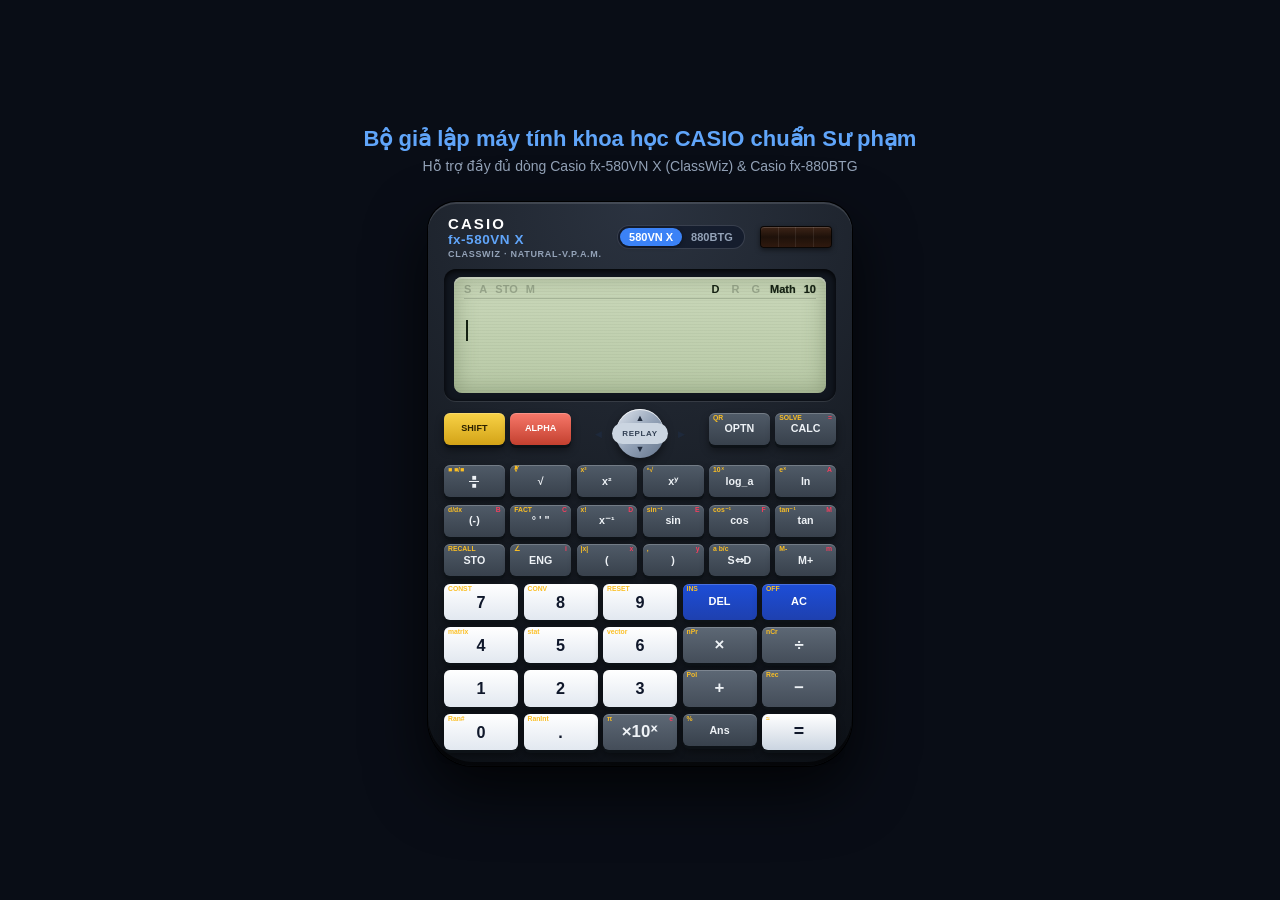
==== casio-demo.html @ 1ff9f4d6 "feat(casio): integrate authentic Casio fx-580VN X & fx-880BTG emulator UI and standalone component" ====
<!DOCTYPE html>
<html lang="vi">
<head>
  <meta charset="UTF-8">
  <meta name="viewport" content="width=device-width, initial-scale=1.0">
  <title>CASIO Scientific Calculator Component — Demo</title>
  <link rel="stylesheet" href="./assets/CasioCalculator.css">
  <style>
    * { box-sizing: border-box; margin: 0; padding: 0; }
    body {
      background: #090d16;
      color: #e2e8f0;
      min-height: 100vh;
      display: flex;
      flex-direction: column;
      align-items: center;
      justify-content: center;
      font-family: -apple-system, BlinkMacSystemFont, "Segoe UI", Roboto, sans-serif;
      padding: 20px;
    }
    header {
      margin-bottom: 20px;
      text-align: center;
    }
    h1 {
      font-size: 22px;
      color: #60a5fa;
      margin-bottom: 6px;
    }
    p {
      font-size: 14px;
      color: #94a3b8;
    }
    #calc-mount {
      width: 100%;
      max-width: 440px;
    }
  </style>
</head>
<body>
  <header>
    <h1>Bộ giả lập máy tính khoa học CASIO chuẩn Sư phạm</h1>
    <p>Hỗ trợ đầy đủ dòng Casio fx-580VN X (ClassWiz) & Casio fx-880BTG</p>
  </header>

  <div id="calc-mount"></div>

  <script type="module">
    import { CasioCalculator } from './assets/CasioCalculator.js';
    const calc = new CasioCalculator('#calc-mount', {
      model: 'fx580',
      angleMode: 'deg',
      digits: 10,
      onResult: (res) => {
        console.log('Casio Result:', res);
      }
    });
  </script>
</body>
</html>
---- assets/CasioCalculator.css ----
/**
 * CASIO SCIENTIFIC CALCULATOR COMPONENT — STYLESHEET
 * Models: Casio fx-580VN X (ClassWiz) & Casio fx-880BTG (ClassWiz II)
 * Author: Thầy Hùng (NMH) — HUNG-CAL (hungcal.vercel.app)
 */

/* Container & CSS Variables */
.casio-calc-wrapper {
  --casio-kh: clamp(24px, 3.6vh, 38px);
  --casio-font: -apple-system, BlinkMacSystemFont, "Segoe UI", Roboto, Helvetica, Arial, sans-serif;
  --casio-mono-font: "SFMono-Regular", Consolas, "Liberation Mono", Menlo, Courier, monospace;
  display: flex;
  justify-content: center;
  align-items: center;
  width: 100%;
  height: 100%;
  padding: 8px;
  box-sizing: border-box;
  font-family: var(--casio-font);
  user-select: none;
  -webkit-user-select: none;
}

/* Base Calculator Chassis */
.casio-chassis {
  position: relative;
  width: min(440px, 100%);
  max-width: 440px;
  border-radius: 28px 28px 46px 46px;
  padding: 14px 16px 16px;
  box-sizing: border-box;
  box-shadow: 0 25px 60px rgba(0, 0, 0, 0.75), 0 2px rgba(255, 255, 255, 0.12) inset, 0 -4px rgba(0, 0, 0, 0.6) inset, 0 0 0 1px #000;
  transition: all 0.25s ease;
}

/* ========================================================
   MODEL 1: CASIO fx-580VN X (ClassWiz Series)
   Carbon-textured Black Casing, Green-Grey LCD, Replay Disc
   ======================================================== */
.casio-chassis.model-580 {
  background: radial-gradient(circle at 50% 0%, #2b3340 0%, #181d25 55%, #0d1117 100%),
              repeating-linear-gradient(45deg, rgba(0,0,0,0.18) 0 2px, rgba(255,255,255,0.03) 2px 4px);
  border-radius: 28px 28px 46px 46px;
}

/* Top Bezel: Brand & Solar Panel */
.casio-top-bar {
  display: flex;
  justify-content: space-between;
  align-items: center;
  margin-bottom: 10px;
  padding: 0 4px;
}

.casio-brand-info {
  display: flex;
  flex-direction: column;
}

.casio-brand-name {
  font-family: Arial, Helvetica, sans-serif;
  font-weight: 900;
  letter-spacing: 0.14em;
  font-size: 15px;
  color: #ffffff;
  line-height: 1.1;
}

.casio-model-code {
  font-weight: 800;
  font-size: 13.5px;
  color: #60a5fa;
  letter-spacing: 0.04em;
  line-height: 1.2;
}

.casio-series-sub {
  font-size: 9px;
  font-weight: 700;
  color: #94a3b8;
  letter-spacing: 0.08em;
  text-transform: uppercase;
}

.casio-solar-panel {
  width: 72px;
  height: 22px;
  border-radius: 4px;
  background: linear-gradient(180deg, #3d2417 0%, #1e110a 50%, #2f190e 100%);
  border: 1px solid rgba(0, 0, 0, 0.8);
  box-shadow: inset 0 1px rgba(255, 255, 255, 0.15), 0 2px 5px rgba(0,0,0,0.5);
  display: flex;
  overflow: hidden;
}
.casio-solar-panel div {
  flex: 1;
  border-right: 1px solid rgba(255, 255, 255, 0.08);
}
.casio-solar-panel div:last-child {
  border-right: none;
}

/* Model Switcher Pill in Top Bar */
.casio-model-switcher {
  display: inline-flex;
  background: rgba(15, 23, 42, 0.7);
  border-radius: 999px;
  padding: 2px;
  border: 1px solid rgba(255, 255, 255, 0.15);
}
.casio-model-btn {
  background: transparent;
  border: none;
  color: #94a3b8;
  font-size: 11px;
  font-weight: 800;
  padding: 3px 9px;
  border-radius: 999px;
  cursor: pointer;
  transition: all 0.15s ease;
}
.casio-model-btn.active {
  background: #3b82f6;
  color: #ffffff;
  box-shadow: 0 1px 4px rgba(0, 0, 0, 0.4);
}

/* ========================================================
   LCD SCREEN (NATURAL TEXTBOOK DISPLAY)
   ======================================================== */
.casio-screen-bezel {
  background: #11161f;
  border-radius: 12px;
  padding: 8px 10px;
  box-shadow: inset 0 2px 6px rgba(0, 0, 0, 0.9), 0 1px rgba(255, 255, 255, 0.1);
  margin-bottom: 12px;
}

.casio-lcd {
  position: relative;
  background: linear-gradient(180deg, #cad8ba 0%, #b8c9a6 100%);
  color: #142012;
  border-radius: 8px;
  min-height: 116px;
  padding: 6px 10px;
  box-sizing: border-box;
  box-shadow: inset 0 0 22px rgba(90, 107, 73, 0.45), inset 0 2px rgba(255, 255, 255, 0.5);
  display: flex;
  flex-direction: column;
  justify-content: space-between;
  overflow: hidden;
}

/* Subtle dot-matrix scanline texture */
.casio-lcd::after {
  content: "";
  position: absolute;
  inset: 0;
  background: repeating-linear-gradient(0deg, transparent 0 2px, rgba(20, 32, 18, 0.04) 2px 3px);
  pointer-events: none;
}

/* LCD Status Header (S, A, STO, D/R/G, Math, Digits) */
.casio-lcd-status {
  display: flex;
  align-items: center;
  gap: 8px;
  font-size: 11px;
  font-weight: 850;
  color: rgba(20, 32, 18, 0.25);
  border-bottom: 1px solid rgba(20, 32, 18, 0.18);
  padding-bottom: 3px;
  margin-bottom: 4px;
}
.casio-lcd-status span.active {
  color: #142012;
  font-weight: 900;
  text-shadow: 0 0 1px rgba(20, 32, 18, 0.5);
}
.casio-lcd-status .status-spacer {
  flex-grow: 1;
}
.casio-status-btn {
  background: none;
  border: none;
  padding: 0 2px;
  font-size: 11px;
  font-weight: 800;
  color: rgba(20, 32, 18, 0.25);
  cursor: pointer;
}
.casio-status-btn.active {
  color: #142012;
  font-weight: 900;
}

/* LCD Input Expression Area (Multi-line Natural Textbook Display) */
.casio-lcd-expr {
  min-height: 48px;
  display: flex;
  align-items: center;
  font-size: 19px;
  font-weight: 700;
  word-break: break-all;
  overflow-x: auto;
  overflow-y: hidden;
  scrollbar-width: none;
  color: #142012;
}
.casio-lcd-expr::-webkit-scrollbar {
  display: none;
}
.casio-cursor {
  display: inline-block;
  width: 2px;
  height: 1.1em;
  background: #142012;
  margin-left: 2px;
  vertical-align: middle;
  animation: casio-blink 1s step-end infinite;
}
@keyframes casio-blink {
  50% { opacity: 0; }
}

/* LCD Result Line */
.casio-lcd-result {
  text-align: right;
  font-size: 20px;
  font-weight: 850;
  color: #142012;
  min-height: 28px;
  display: flex;
  justify-content: flex-end;
  align-items: baseline;
  overflow-x: auto;
  scrollbar-width: none;
  word-break: break-word;
}
.casio-lcd-result::-webkit-scrollbar {
  display: none;
}

/* ========================================================
   KEYPAD MATRIX (GRID SYSTEM)
   ======================================================== */
.casio-keypad {
  display: flex;
  flex-direction: column;
  gap: calc(var(--casio-kh) * 0.22);
}

.casio-krow {
  display: grid;
  gap: calc(var(--casio-kh) * 0.16) calc(var(--casio-kh) * 0.17);
}
.casio-krow.c6 {
  grid-template-columns: repeat(6, 1fr);
}
.casio-krow.c5 {
  grid-template-columns: repeat(5, 1fr);
}

/* Standard Key Button */
.casio-k {
  position: relative;
  height: var(--casio-kh);
  border: none;
  border-radius: 6px;
  color: #eef2f6;
  font-weight: 700;
  font-size: calc(var(--casio-kh) * 0.33);
  background: linear-gradient(180deg, #505b68 0%, #38414c 100%);
  box-shadow: 0 3px 0 #0d1217, 0 5px 8px rgba(0, 0, 0, 0.45), inset 0 1px rgba(255, 255, 255, 0.2);
  cursor: pointer;
  display: flex;
  flex-direction: column;
  align-items: center;
  justify-content: center;
  padding: 0;
  transition: transform 0.06s ease, box-shadow 0.06s ease;
}
.casio-k:active {
  transform: translateY(2px);
  box-shadow: 0 1px 0 #0d1217, 0 2px 4px rgba(0, 0, 0, 0.4);
}

/* Key Text Labels */
.casio-k b {
  display: inline-flex;
  align-items: center;
  justify-content: center;
  font-weight: 800;
  line-height: 1;
}

/* Secondary Shift Label (Gold / Upper-left) */
.casio-k .sl {
  position: absolute;
  top: 2px;
  left: 4px;
  font-size: calc(var(--casio-kh) * 0.21);
  font-weight: 800;
  font-style: normal;
  color: #fbbf24;
  line-height: 1;
  pointer-events: none;
}

/* Secondary Alpha Label (Pink / Upper-right) */
.casio-k .al {
  position: absolute;
  top: 2px;
  right: 4px;
  font-size: calc(var(--casio-kh) * 0.21);
  font-weight: 800;
  font-style: normal;
  color: #f43f5e;
  line-height: 1;
  pointer-events: none;
}

/* SHIFT & ALPHA INTERACTIVE GLOW HIGHLIGHTS */
.casio-chassis.shift-active .casio-k .sl {
  color: #0f172a !important;
  background: #fbbf24 !important;
  padding: 0 3px !important;
  border-radius: 3px !important;
  box-shadow: 0 0 8px rgba(251, 191, 36, 0.9) !important;
  font-weight: 900 !important;
  z-index: 5 !important;
}

.casio-chassis.alpha-active .casio-k .al {
  color: #ffffff !important;
  background: #f43f5e !important;
  padding: 0 3px !important;
  border-radius: 3px !important;
  box-shadow: 0 0 8px rgba(244, 63, 94, 0.9) !important;
  font-weight: 900 !important;
  z-index: 5 !important;
}

/* Key Color Variants */
.casio-k.k-shift {
  background: linear-gradient(180deg, #f8d247 0%, #d3a317 100%);
  color: #2b2100;
  font-size: calc(var(--casio-kh) * 0.28);
}
.casio-k.k-shift.active {
  box-shadow: 0 0 0 2px #fbbf24, 0 3px 8px rgba(251, 191, 36, 0.6);
  filter: brightness(1.2);
}

.casio-k.k-alpha {
  background: linear-gradient(180deg, #f7786a 0%, #c3402f 100%);
  color: #ffffff;
  font-size: calc(var(--casio-kh) * 0.28);
}
.casio-k.k-alpha.active {
  box-shadow: 0 0 0 2px #f43f5e, 0 3px 8px rgba(244, 63, 94, 0.6);
  filter: brightness(1.2);
}

/* Number Keys (0-9, .) */
.casio-k.k-num {
  background: linear-gradient(180deg, #ffffff 0%, #e2e8f0 100%);
  color: #0f172a;
  font-weight: 850;
  font-size: calc(var(--casio-kh) * 0.5);
  height: calc(var(--casio-kh) * 1.12);
}

/* Operator Keys (+, -, ×, ÷) */
.casio-k.k-op {
  background: linear-gradient(180deg, #5d6875 0%, #444d59 100%);
  font-size: calc(var(--casio-kh) * 0.52);
  height: calc(var(--casio-kh) * 1.12);
}

/* Delete & All Clear Keys */
.casio-k.k-del,
.casio-k.k-ac {
  background: linear-gradient(180deg, #1d4ed8 0%, #1e40af 100%);
  color: #ffffff;
  font-size: calc(var(--casio-kh) * 0.34);
  font-weight: 850;
  height: calc(var(--casio-kh) * 1.12);
}

/* Equals Key */
.casio-k.k-eq {
  background: linear-gradient(180deg, #ffffff 0%, #cbd5e1 100%);
  color: #0f172a;
  font-size: calc(var(--casio-kh) * 0.55);
  font-weight: 900;
  height: calc(var(--casio-kh) * 1.12);
}

/* Replay D-Pad (fx-580VN X Metallic Disc) */
.casio-dpad {
  grid-column: span 2;
  height: calc(var(--casio-kh) * 1.5);
  position: relative;
  margin-top: calc(var(--casio-kh) * -0.1);
}
.casio-dpad .dpad-ring {
  position: absolute;
  inset: 0;
  margin: auto;
  aspect-ratio: 1;
  height: 100%;
  border-radius: 999px;
  background: linear-gradient(135deg, #e2e8f0 0%, #94a3b8 50%, #64748b 100%);
  box-shadow: 0 4px 10px rgba(0, 0, 0, 0.5), inset 0 1px rgba(255, 255, 255, 0.8);
}
.casio-dpad .dpad-hub {
  position: absolute;
  inset: 0;
  margin: auto;
  width: 44%;
  height: 44%;
  border-radius: 999px;
  background: #cbd5e1;
  display: flex;
  align-items: center;
  justify-content: center;
  font-size: 8px;
  font-weight: 900;
  color: #334155;
  letter-spacing: 0.08em;
  pointer-events: none;
}
.casio-dpad-btn {
  position: absolute;
  background: transparent;
  border: none;
  color: #1e293b;
  font-size: calc(var(--casio-kh) * 0.28);
  display: flex;
  align-items: center;
  justify-content: center;
  cursor: pointer;
  padding: 0;
  transition: transform 0.05s ease;
}
.casio-dpad-btn:active {
  transform: scale(0.9);
}
.casio-dpad-btn.u { top: 0; left: 0; right: 0; height: 35%; }
.casio-dpad-btn.d { bottom: 0; left: 0; right: 0; height: 35%; }
.casio-dpad-btn.l { left: 0; top: 0; bottom: 0; width: 35%; }
.casio-dpad-btn.r { right: 0; top: 0; bottom: 0; width: 35%; }

/* ========================================================
   MODEL 2: CASIO fx-880BTG (ClassWiz II)
   Matte Navy Chassis, 4-Gradation LCD, Pebble Round Buttons
   ======================================================== */
.casio-chassis.model-880 {
  background: linear-gradient(165deg, #1e293b 0%, #0f172a 60%, #070a10 100%);
  border-radius: 38px 38px 54px 54px;
}
.casio-chassis.model-880 .casio-model-code {
  color: #38bdf8;
}

/* 880BTG LCD: 4-Gradation Monochrome Display (Paper White) */
.casio-chassis.model-880 .casio-lcd {
  background: linear-gradient(180deg, #f8fafc 0%, #e2e8f0 100%);
  color: #0f172a;
  box-shadow: inset 0 0 20px rgba(100, 116, 139, 0.28), inset 0 2px rgba(255, 255, 255, 0.85);
}
.casio-chassis.model-880 .casio-lcd::after {
  background: repeating-linear-gradient(0deg, transparent 0 2px, rgba(15, 23, 42, 0.03) 2px 3px);
}
.casio-chassis.model-880 .casio-lcd-status {
  border-bottom: 1px solid rgba(15, 23, 42, 0.12);
  color: rgba(15, 23, 42, 0.35);
}
.casio-chassis.model-880 .casio-lcd-status span.active,
.casio-chassis.model-880 .casio-status-btn.active {
  color: #0f172a;
}
.casio-chassis.model-880 .casio-lcd-expr,
.casio-chassis.model-880 .casio-lcd-result {
  color: #0f172a;
}
.casio-chassis.model-880 .casio-cursor {
  background: #0f172a;
}

/* 880BTG Pebble Round Buttons */
.casio-chassis.model-880 .casio-k {
  border-radius: 999px !important;
  box-shadow: 0 3px 0 #070a0e, 0 4px 10px rgba(0, 0, 0, 0.5), inset 0 1px 1px rgba(255, 255, 255, 0.3);
}
.casio-chassis.model-880 .casio-k.k-num {
  background: linear-gradient(180deg, #ffffff 0%, #cbd5e1 100%);
  color: #0f172a;
}
.casio-chassis.model-880 .casio-k.k-del,
.casio-chassis.model-880 .casio-k.k-ac {
  background: linear-gradient(180deg, #3b82f6 0%, #1d4ed8 100%);
  color: #ffffff;
}

/* 880BTG D-Pad with OK Button in Center */
.casio-chassis.model-880 .casio-dpad .dpad-ring {
  background: linear-gradient(135deg, #334155 0%, #1e293b 100%);
}
.casio-chassis.model-880 .casio-dpad-btn {
  color: #94a3b8;
}
.casio-chassis.model-880 .dpad-hub.hub-ok {
  width: 42%;
  height: 42%;
  background: linear-gradient(145deg, #2563eb, #1e40af);
  color: #ffffff;
  font-weight: 900;
  font-size: 11px;
  pointer-events: auto;
  cursor: pointer;
  box-shadow: 0 2px 6px rgba(0, 0, 0, 0.5), inset 0 1px rgba(255, 255, 255, 0.4);
  border: 1.5px solid rgba(255, 255, 255, 0.25);
  transition: transform 0.05s ease;
}
.casio-chassis.model-880 .dpad-hub.hub-ok:active {
  transform: scale(0.92);
}

/* 880BTG EXE Execution Key */
.casio-chassis.model-880 .casio-k.k-exe {
  background: linear-gradient(145deg, #2563eb, #1d4ed8) !important;
  color: #ffffff !important;
  font-weight: 900 !important;
  box-shadow: 0 3px 0 #0f172a, 0 4px 12px rgba(37, 99, 235, 0.4) !important;
}

/* 880BTG Dedicated Feature Keys */
.casio-chassis.model-880 .casio-k.k-home,
.casio-chassis.model-880 .casio-k.k-settings,
.casio-chassis.model-880 .casio-k.k-back {
  background: linear-gradient(180deg, #475569 0%, #334155 100%);
  color: #f8fafc;
}
.casio-chassis.model-880 .casio-k.k-catalog,
.casio-chassis.model-880 .casio-k.k-tools,
.casio-chassis.model-880 .casio-k.k-var,
.casio-chassis.model-880 .casio-k.k-fn {
  background: linear-gradient(180deg, #334155 0%, #1e293b 100%);
  color: #93c5fd;
}
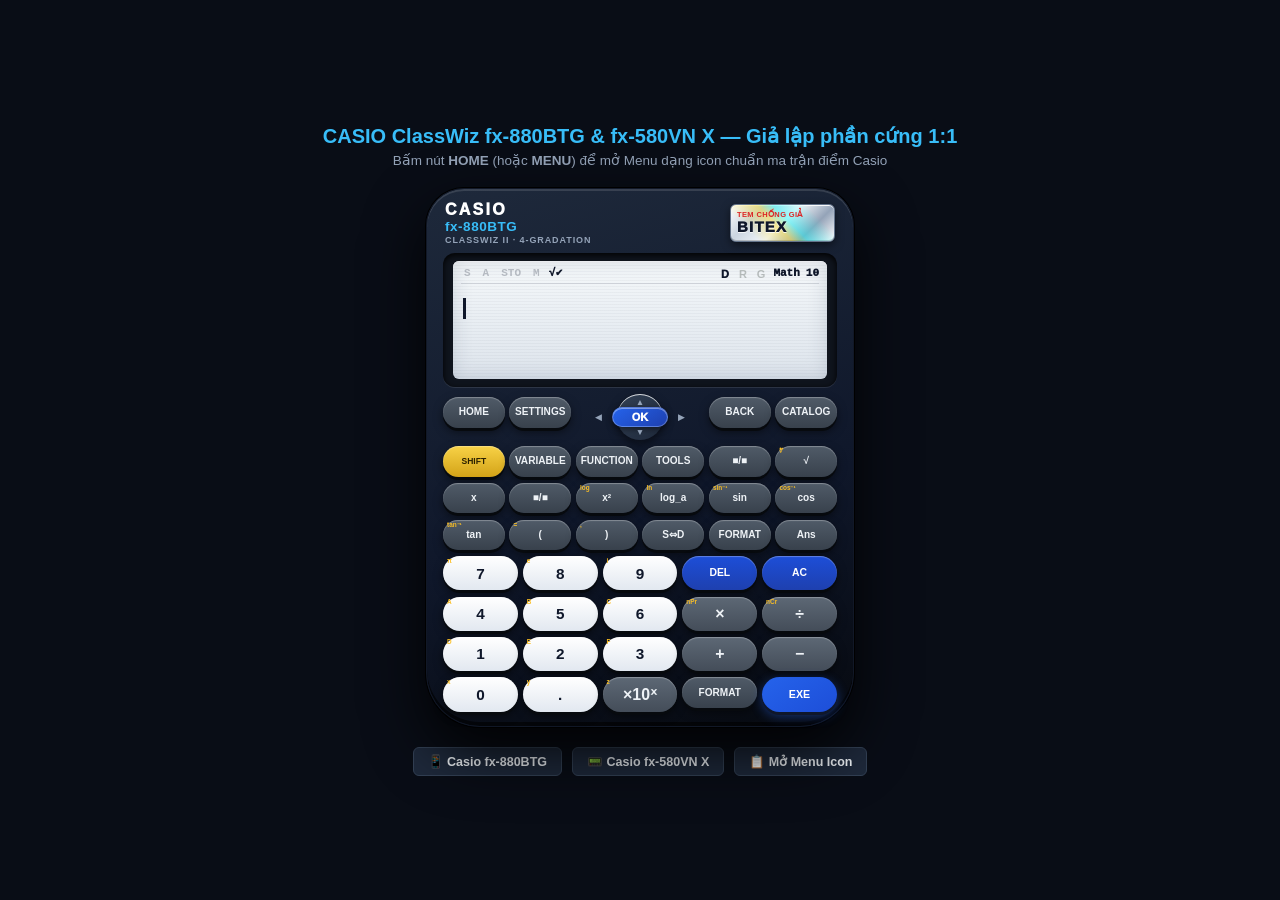
==== commit e9c989cd: "feat(casio-clone): 100% 1:1 hardware clone of Casio fx-880BTG & fx-580VN X with Bitex hologram, LCD " ====
--- a/casio-demo.html
+++ b/casio-demo.html
@@ -3,7 +3,7 @@
 <head>
   <meta charset="UTF-8">
   <meta name="viewport" content="width=device-width, initial-scale=1.0">
-  <title>CASIO Scientific Calculator Component — Demo</title>
+  <title>CASIO Scientific Calculator Component — 1:1 Hardware Clone</title>
   <link rel="stylesheet" href="./assets/CasioCalculator.css">
   <style>
     * { box-sizing: border-box; margin: 0; padding: 0; }
@@ -16,21 +16,38 @@
       align-items: center;
       justify-content: center;
       font-family: -apple-system, BlinkMacSystemFont, "Segoe UI", Roboto, sans-serif;
-      padding: 20px;
+      padding: 16px;
     }
     header {
-      margin-bottom: 20px;
+      margin-bottom: 14px;
       text-align: center;
     }
     h1 {
-      font-size: 22px;
-      color: #60a5fa;
-      margin-bottom: 6px;
+      font-size: 20px;
+      color: #38bdf8;
+      margin-bottom: 4px;
     }
     p {
-      font-size: 14px;
+      font-size: 13.5px;
       color: #94a3b8;
     }
+    .demo-controls {
+      display: flex;
+      gap: 10px;
+      margin-top: 14px;
+    }
+    .demo-btn {
+      background: #1e293b;
+      color: #f1f5f9;
+      border: 1px solid #334155;
+      padding: 6px 14px;
+      border-radius: 6px;
+      font-size: 12.5px;
+      font-weight: 700;
+      cursor: pointer;
+      transition: background 0.15s ease;
+    }
+    .demo-btn:hover { background: #3b82f6; border-color: #3b82f6; }
     #calc-mount {
       width: 100%;
       max-width: 440px;
@@ -39,22 +56,32 @@
 </head>
 <body>
   <header>
-    <h1>Bộ giả lập máy tính khoa học CASIO chuẩn Sư phạm</h1>
-    <p>Hỗ trợ đầy đủ dòng Casio fx-580VN X (ClassWiz) & Casio fx-880BTG</p>
+    <h1>CASIO ClassWiz fx-880BTG & fx-580VN X — Giả lập phần cứng 1:1</h1>
+    <p>Bấm nút <b>HOME</b> (hoặc <b>MENU</b>) để mở Menu dạng icon chuẩn ma trận điểm Casio</p>
   </header>
 
   <div id="calc-mount"></div>
 
+  <div class="demo-controls">
+    <button class="demo-btn" id="btnSwitch880">📱 Casio fx-880BTG</button>
+    <button class="demo-btn" id="btnSwitch580">📟 Casio fx-580VN X</button>
+    <button class="demo-btn" id="btnOpenMenu">📋 Mở Menu Icon</button>
+  </div>
+
   <script type="module">
     import { CasioCalculator } from './assets/CasioCalculator.js';
     const calc = new CasioCalculator('#calc-mount', {
-      model: 'fx580',
+      model: 'fx880',
       angleMode: 'deg',
       digits: 10,
       onResult: (res) => {
         console.log('Casio Result:', res);
       }
     });
+
+    document.getElementById('btnSwitch880').addEventListener('click', () => calc.setModel('fx880'));
+    document.getElementById('btnSwitch580').addEventListener('click', () => calc.setModel('fx580'));
+    document.getElementById('btnOpenMenu').addEventListener('click', () => calc.openMenu());
   </script>
 </body>
 </html>
--- a/assets/CasioCalculator.css
+++ b/assets/CasioCalculator.css
@@ -1,12 +1,12 @@
 /**
- * CASIO SCIENTIFIC CALCULATOR COMPONENT — STYLESHEET
- * Models: Casio fx-580VN X (ClassWiz) & Casio fx-880BTG (ClassWiz II)
+ * CASIO SCIENTIFIC CALCULATOR COMPONENT — STYLESHEET (CLONE 1:1)
+ * Models: Casio fx-880BTG (Bitex ClassWiz II) & Casio fx-580VN X (ClassWiz)
  * Author: Thầy Hùng (NMH) — HUNG-CAL (hungcal.vercel.app)
  */
 
 /* Container & CSS Variables */
 .casio-calc-wrapper {
-  --casio-kh: clamp(24px, 3.6vh, 38px);
+  --casio-kh: clamp(24px, 3.4vh, 36px);
   --casio-font: -apple-system, BlinkMacSystemFont, "Segoe UI", Roboto, Helvetica, Arial, sans-serif;
   --casio-mono-font: "SFMono-Regular", Consolas, "Liberation Mono", Menlo, Courier, monospace;
   display: flex;
@@ -14,11 +14,14 @@
   align-items: center;
   width: 100%;
   height: 100%;
-  padding: 8px;
+  padding: 6px;
   box-sizing: border-box;
   font-family: var(--casio-font);
   user-select: none;
   -webkit-user-select: none;
+  isolation: isolate;
+  position: relative;
+  z-index: 20;
 }
 
 /* Base Calculator Chassis */
@@ -26,87 +29,132 @@
   position: relative;
   width: min(440px, 100%);
   max-width: 440px;
-  border-radius: 28px 28px 46px 46px;
-  padding: 14px 16px 16px;
+  padding: 12px 16px 14px;
   box-sizing: border-box;
-  box-shadow: 0 25px 60px rgba(0, 0, 0, 0.75), 0 2px rgba(255, 255, 255, 0.12) inset, 0 -4px rgba(0, 0, 0, 0.6) inset, 0 0 0 1px #000;
+  box-shadow: 0 25px 60px rgba(0, 0, 0, 0.85), 0 2px rgba(255, 255, 255, 0.12) inset, 0 -4px rgba(0, 0, 0, 0.6) inset, 0 0 0 1px #000;
   transition: all 0.25s ease;
 }
 
 /* ========================================================
-   MODEL 1: CASIO fx-580VN X (ClassWiz Series)
-   Carbon-textured Black Casing, Green-Grey LCD, Replay Disc
+   MODEL 1: CASIO fx-880BTG (ClassWiz II - BITEX EDITION)
+   ======================================================== */
+.casio-chassis.model-880 {
+  background: linear-gradient(165deg, #1e293b 0%, #0f172a 60%, #070a10 100%);
+  border-radius: 38px 38px 54px 54px;
+  border: 1px solid #111827;
+}
+
+/* Bitex Hologram Sticker (Top Right) */
+.casio-bitex-sticker {
+  position: relative;
+  width: 105px;
+  height: 38px;
+  border-radius: 6px;
+  background: linear-gradient(135deg, #ffffff 0%, #cbd5e1 25%, #f1f5f9 50%, #94a3b8 75%, #ffffff 100%);
+  box-shadow: 0 3px 8px rgba(0, 0, 0, 0.5), inset 0 1px rgba(255, 255, 255, 0.9), inset 0 -1px rgba(0, 0, 0, 0.2);
+  border: 1px solid #64748b;
+  display: flex;
+  align-items: center;
+  padding: 2px 6px;
+  overflow: hidden;
+}
+.casio-bitex-sticker::before {
+  content: "";
+  position: absolute;
+  inset: -100%;
+  background: linear-gradient(45deg, transparent 40%, rgba(255, 215, 0, 0.4) 48%, rgba(0, 255, 255, 0.4) 52%, transparent 60%);
+  animation: bitex-shimmer 4s infinite linear;
+  pointer-events: none;
+}
+@keyframes bitex-shimmer {
+  0% { transform: translateX(-50%) translateY(-50%) rotate(0deg); }
+  100% { transform: translateX(50%) translateY(50%) rotate(360deg); }
+}
+
+.casio-bitex-logo {
+  display: flex;
+  flex-direction: column;
+  z-index: 2;
+  width: 100%;
+}
+.bitex-tag {
+  font-size: 7.5px;
+  font-weight: 900;
+  color: #dc2626;
+  letter-spacing: 0.05em;
+  line-height: 1;
+  text-transform: uppercase;
+}
+.bitex-title {
+  font-family: Arial, Helvetica, sans-serif;
+  font-size: 15px;
+  font-weight: 950;
+  color: #0f172a;
+  letter-spacing: 0.08em;
+  line-height: 1.1;
+  text-shadow: 0 1px 0 rgba(255, 255, 255, 0.8);
+}
+
+/* ========================================================
+   MODEL 2: CASIO fx-580VN X (ClassWiz)
    ======================================================== */
 .casio-chassis.model-580 {
   background: radial-gradient(circle at 50% 0%, #2b3340 0%, #181d25 55%, #0d1117 100%),
               repeating-linear-gradient(45deg, rgba(0,0,0,0.18) 0 2px, rgba(255,255,255,0.03) 2px 4px);
   border-radius: 28px 28px 46px 46px;
-}
-
-/* Top Bezel: Brand & Solar Panel */
+  border: 1px solid #1e293b;
+}
+
+/* Top Bar: Brand, Logo & Model Selector */
 .casio-top-bar {
   display: flex;
   justify-content: space-between;
   align-items: center;
-  margin-bottom: 10px;
-  padding: 0 4px;
+  margin-bottom: 8px;
+  padding: 0 2px;
 }
 
 .casio-brand-info {
   display: flex;
   flex-direction: column;
 }
-
 .casio-brand-name {
   font-family: Arial, Helvetica, sans-serif;
-  font-weight: 900;
+  font-weight: 950;
   letter-spacing: 0.14em;
-  font-size: 15px;
+  font-size: 16px;
   color: #ffffff;
   line-height: 1.1;
 }
-
 .casio-model-code {
-  font-weight: 800;
+  font-weight: 900;
   font-size: 13.5px;
-  color: #60a5fa;
+  color: #38bdf8;
   letter-spacing: 0.04em;
   line-height: 1.2;
 }
-
+.model-580 .casio-model-code {
+  color: #60a5fa;
+}
 .casio-series-sub {
   font-size: 9px;
-  font-weight: 700;
+  font-weight: 800;
   color: #94a3b8;
-  letter-spacing: 0.08em;
+  letter-spacing: 0.1em;
   text-transform: uppercase;
 }
-
-.casio-solar-panel {
-  width: 72px;
-  height: 22px;
-  border-radius: 4px;
-  background: linear-gradient(180deg, #3d2417 0%, #1e110a 50%, #2f190e 100%);
-  border: 1px solid rgba(0, 0, 0, 0.8);
-  box-shadow: inset 0 1px rgba(255, 255, 255, 0.15), 0 2px 5px rgba(0,0,0,0.5);
-  display: flex;
-  overflow: hidden;
-}
-.casio-solar-panel div {
-  flex: 1;
-  border-right: 1px solid rgba(255, 255, 255, 0.08);
-}
-.casio-solar-panel div:last-child {
-  border-right: none;
-}
-
-/* Model Switcher Pill in Top Bar */
+.model-580 .casio-series-sub {
+  color: #f87171;
+}
+
+/* Model Switcher Pill */
 .casio-model-switcher {
   display: inline-flex;
-  background: rgba(15, 23, 42, 0.7);
+  background: rgba(15, 23, 42, 0.8);
   border-radius: 999px;
   padding: 2px;
   border: 1px solid rgba(255, 255, 255, 0.15);
+  margin-left: 8px;
 }
 .casio-model-btn {
   background: transparent;
@@ -122,64 +170,94 @@
 .casio-model-btn.active {
   background: #3b82f6;
   color: #ffffff;
-  box-shadow: 0 1px 4px rgba(0, 0, 0, 0.4);
+  box-shadow: 0 1px 4px rgba(0, 0, 0, 0.5);
 }
 
 /* ========================================================
-   LCD SCREEN (NATURAL TEXTBOOK DISPLAY)
+   LCD SCREEN (AUTHENTIC DOT MATRIX & MENU SCREEN)
    ======================================================== */
 .casio-screen-bezel {
-  background: #11161f;
+  background: #0f141d;
   border-radius: 12px;
   padding: 8px 10px;
-  box-shadow: inset 0 2px 6px rgba(0, 0, 0, 0.9), 0 1px rgba(255, 255, 255, 0.1);
-  margin-bottom: 12px;
+  box-shadow: inset 0 2px 6px rgba(0, 0, 0, 0.95), 0 1px rgba(255, 255, 255, 0.1);
+  margin-bottom: 10px;
 }
 
 .casio-lcd {
   position: relative;
-  background: linear-gradient(180deg, #cad8ba 0%, #b8c9a6 100%);
+  background: linear-gradient(180deg, #d8e5cb 0%, #c4d3b6 100%);
   color: #142012;
-  border-radius: 8px;
-  min-height: 116px;
-  padding: 6px 10px;
+  border-radius: 6px;
+  min-height: 118px;
+  padding: 6px 8px;
   box-sizing: border-box;
-  box-shadow: inset 0 0 22px rgba(90, 107, 73, 0.45), inset 0 2px rgba(255, 255, 255, 0.5);
+  box-shadow: inset 0 0 20px rgba(80, 95, 65, 0.4), inset 0 2px rgba(255, 255, 255, 0.5);
   display: flex;
   flex-direction: column;
   justify-content: space-between;
   overflow: hidden;
-}
-
-/* Subtle dot-matrix scanline texture */
+  font-family: var(--casio-mono-font), monospace;
+}
+
+.model-880 .casio-lcd {
+  background: linear-gradient(180deg, #f5f8fa 0%, #dde4ec 100%);
+  color: #0f172a;
+  box-shadow: inset 0 0 18px rgba(100, 116, 139, 0.25), inset 0 2px rgba(255, 255, 255, 0.8);
+}
+
+/* Scanline Dot-matrix Texture */
 .casio-lcd::after {
   content: "";
   position: absolute;
   inset: 0;
-  background: repeating-linear-gradient(0deg, transparent 0 2px, rgba(20, 32, 18, 0.04) 2px 3px);
+  background: repeating-linear-gradient(0deg, transparent 0 2px, rgba(15, 23, 42, 0.035) 2px 3px);
   pointer-events: none;
 }
 
-/* LCD Status Header (S, A, STO, D/R/G, Math, Digits) */
+/* Status Header Bar */
 .casio-lcd-status {
   display: flex;
   align-items: center;
-  gap: 8px;
+  gap: 6px;
   font-size: 11px;
-  font-weight: 850;
+  font-weight: 900;
   color: rgba(20, 32, 18, 0.25);
-  border-bottom: 1px solid rgba(20, 32, 18, 0.18);
+  border-bottom: 1px solid rgba(20, 32, 18, 0.15);
   padding-bottom: 3px;
-  margin-bottom: 4px;
-}
+  line-height: 1;
+}
+.model-880 .casio-lcd-status {
+  color: rgba(15, 23, 42, 0.25);
+  border-bottom: 1px solid rgba(15, 23, 42, 0.12);
+}
+
+.casio-badge {
+  display: inline-flex;
+  align-items: center;
+  justify-content: center;
+  padding: 1px 3px;
+  border-radius: 2px;
+}
+.casio-badge.active {
+  background: #142012;
+  color: #cad8ba !important;
+}
+.model-880 .casio-badge.active {
+  background: #0f172a;
+  color: #f8fafc !important;
+}
+
 .casio-lcd-status span.active {
   color: #142012;
-  font-weight: 900;
-  text-shadow: 0 0 1px rgba(20, 32, 18, 0.5);
-}
-.casio-lcd-status .status-spacer {
-  flex-grow: 1;
-}
+  font-weight: 950;
+}
+.model-880 .casio-lcd-status span.active {
+  color: #0f172a;
+}
+
+.status-spacer { flex-grow: 1; }
+
 .casio-status-btn {
   background: none;
   border: none;
@@ -191,30 +269,193 @@
 }
 .casio-status-btn.active {
   color: #142012;
+  font-weight: 950;
+}
+.model-880 .casio-status-btn.active {
+  color: #0f172a;
+}
+
+/* ========================================================
+   AUTHENTIC 1:1 MENU SCREEN (ICON GRID NAVIGATION)
+   ======================================================== */
+.casio-menu-screen {
+  flex-grow: 1;
+  display: flex;
+  position: relative;
+  padding: 4px 0;
+  width: 100%;
+}
+
+.casio-menu-grid {
+  display: grid;
+  grid-template-columns: repeat(3, 1fr);
+  gap: 6px 10px;
+  flex-grow: 1;
+  align-content: center;
+}
+
+.casio-menu-item {
+  display: flex;
+  flex-direction: column;
+  align-items: center;
+  justify-content: center;
+  padding: 4px 2px;
+  border-radius: 4px;
+  cursor: pointer;
+  transition: all 0.1s ease;
+  color: #142012;
+}
+.model-880 .casio-menu-item {
+  color: #0f172a;
+}
+
+.casio-menu-icon {
+  font-size: 20px;
+  line-height: 1;
+  margin-bottom: 2px;
+  display: flex;
+  align-items: center;
+  justify-content: center;
+}
+.casio-menu-icon svg {
+  width: 26px;
+  height: 22px;
+  fill: currentColor;
+}
+
+.casio-menu-label {
+  font-size: 10.5px;
+  font-weight: 850;
+  text-align: center;
+  letter-spacing: -0.02em;
+  white-space: nowrap;
+}
+
+/* Inverted Black Box when Menu Item is Selected */
+.casio-menu-item.selected {
+  background: #142012;
+  color: #cad8ba !important;
+}
+.model-880 .casio-menu-item.selected {
+  background: #0f172a;
+  color: #f8fafc !important;
+}
+.casio-menu-item.selected svg {
+  fill: #cad8ba !important;
+}
+.model-880 .casio-menu-item.selected svg {
+  fill: #f8fafc !important;
+}
+
+/* Scrollbar Track on Right of Menu */
+.casio-menu-scrolltrack {
+  width: 5px;
+  margin-left: 4px;
+  border-left: 1px solid rgba(20, 32, 18, 0.4);
+  position: relative;
+}
+.casio-menu-thumb {
+  position: absolute;
+  top: 15%;
+  left: -2px;
+  width: 5px;
+  height: 35%;
+  background: #142012;
+  border-radius: 2px;
+}
+.model-880 .casio-menu-thumb {
+  background: #0f172a;
+}
+
+/* 580VN X Numbered Menu Format */
+.casio-menu-580-grid {
+  display: grid;
+  grid-template-columns: repeat(4, 1fr);
+  gap: 4px 6px;
+  flex-grow: 1;
+}
+.casio-menu-580-item {
+  border: 1px solid rgba(20, 32, 18, 0.4);
+  padding: 3px;
+  border-radius: 3px;
+  display: flex;
+  flex-direction: column;
+  align-items: center;
+  font-size: 10px;
+  font-weight: 850;
+  position: relative;
+}
+.casio-menu-580-item .item-num {
+  position: absolute;
+  top: 1px;
+  right: 2px;
+  font-size: 8.5px;
   font-weight: 900;
 }
-
-/* LCD Input Expression Area (Multi-line Natural Textbook Display) */
+.casio-menu-580-item.selected {
+  background: #142012;
+  color: #cad8ba;
+}
+.casio-menu-580-status {
+  border-top: 1px dashed rgba(20, 32, 18, 0.4);
+  padding-top: 2px;
+  font-size: 11px;
+  font-weight: 900;
+}
+
+/* ========================================================
+   SUB-APPS: TABLE f(x), STATS, EQUATION
+   ======================================================== */
+.casio-subapp-view {
+  flex-grow: 1;
+  display: flex;
+  flex-direction: column;
+  justify-content: space-between;
+  padding: 2px 0;
+}
+
+.casio-table-container {
+  overflow-y: auto;
+  max-height: 82px;
+  font-size: 12px;
+  scrollbar-width: thin;
+}
+.casio-table {
+  width: 100%;
+  border-collapse: collapse;
+  text-align: right;
+}
+.casio-table th, .casio-table td {
+  padding: 1px 4px;
+  border-bottom: 1px solid rgba(20, 32, 18, 0.2);
+}
+.casio-table tr.selected {
+  background: #142012;
+  color: #cad8ba;
+}
+.model-880 .casio-table tr.selected {
+  background: #0f172a;
+  color: #f8fafc;
+}
+
+/* Expression Input & Natural Textbook Display */
 .casio-lcd-expr {
   min-height: 48px;
   display: flex;
   align-items: center;
-  font-size: 19px;
+  font-size: 18px;
   font-weight: 700;
   word-break: break-all;
   overflow-x: auto;
-  overflow-y: hidden;
   scrollbar-width: none;
-  color: #142012;
-}
-.casio-lcd-expr::-webkit-scrollbar {
-  display: none;
-}
+}
+.casio-lcd-expr::-webkit-scrollbar { display: none; }
+
 .casio-cursor {
   display: inline-block;
-  width: 2px;
-  height: 1.1em;
-  background: #142012;
+  width: 2.5px;
+  height: 1.15em;
+  background: currentColor;
   margin-left: 2px;
   vertical-align: middle;
   animation: casio-blink 1s step-end infinite;
@@ -223,52 +464,59 @@
   50% { opacity: 0; }
 }
 
-/* LCD Result Line */
+/* Result Line */
 .casio-lcd-result {
   text-align: right;
   font-size: 20px;
-  font-weight: 850;
-  color: #142012;
+  font-weight: 900;
   min-height: 28px;
   display: flex;
   justify-content: flex-end;
   align-items: baseline;
   overflow-x: auto;
   scrollbar-width: none;
-  word-break: break-word;
-}
-.casio-lcd-result::-webkit-scrollbar {
-  display: none;
+}
+.casio-lcd-result::-webkit-scrollbar { display: none; }
+
+.casio-frac {
+  display: inline-flex;
+  flex-direction: column;
+  align-items: center;
+  vertical-align: middle;
+  font-size: 0.85em;
+  padding: 0 3px;
+  line-height: 1;
+}
+.casio-frac .casio-bar {
+  width: 100%;
+  border-top: 1.5px solid currentColor;
+  margin: 1px 0;
 }
 
 /* ========================================================
-   KEYPAD MATRIX (GRID SYSTEM)
+   KEYPAD MATRIX & 1:1 CASIO BUTTONS
    ======================================================== */
 .casio-keypad {
   display: flex;
   flex-direction: column;
-  gap: calc(var(--casio-kh) * 0.22);
+  gap: calc(var(--casio-kh) * 0.2);
 }
 
 .casio-krow {
   display: grid;
-  gap: calc(var(--casio-kh) * 0.16) calc(var(--casio-kh) * 0.17);
-}
-.casio-krow.c6 {
-  grid-template-columns: repeat(6, 1fr);
-}
-.casio-krow.c5 {
-  grid-template-columns: repeat(5, 1fr);
-}
-
-/* Standard Key Button */
+  gap: calc(var(--casio-kh) * 0.15) calc(var(--casio-kh) * 0.16);
+}
+.casio-krow.c6 { grid-template-columns: repeat(6, 1fr); }
+.casio-krow.c5 { grid-template-columns: repeat(5, 1fr); }
+
+/* Keys */
 .casio-k {
   position: relative;
   height: var(--casio-kh);
   border: none;
   border-radius: 6px;
   color: #eef2f6;
-  font-weight: 700;
+  font-weight: 750;
   font-size: calc(var(--casio-kh) * 0.33);
   background: linear-gradient(180deg, #505b68 0%, #38414c 100%);
   box-shadow: 0 3px 0 #0d1217, 0 5px 8px rgba(0, 0, 0, 0.45), inset 0 1px rgba(255, 255, 255, 0.2);
@@ -285,35 +533,31 @@
   box-shadow: 0 1px 0 #0d1217, 0 2px 4px rgba(0, 0, 0, 0.4);
 }
 
-/* Key Text Labels */
 .casio-k b {
   display: inline-flex;
   align-items: center;
   justify-content: center;
-  font-weight: 800;
+  font-weight: 850;
   line-height: 1;
 }
 
-/* Secondary Shift Label (Gold / Upper-left) */
 .casio-k .sl {
   position: absolute;
   top: 2px;
   left: 4px;
   font-size: calc(var(--casio-kh) * 0.21);
-  font-weight: 800;
+  font-weight: 850;
   font-style: normal;
   color: #fbbf24;
   line-height: 1;
   pointer-events: none;
 }
-
-/* Secondary Alpha Label (Pink / Upper-right) */
 .casio-k .al {
   position: absolute;
   top: 2px;
   right: 4px;
   font-size: calc(var(--casio-kh) * 0.21);
-  font-weight: 800;
+  font-weight: 850;
   font-style: normal;
   color: #f43f5e;
   line-height: 1;
@@ -326,7 +570,7 @@
   background: #fbbf24 !important;
   padding: 0 3px !important;
   border-radius: 3px !important;
-  box-shadow: 0 0 8px rgba(251, 191, 36, 0.9) !important;
+  box-shadow: 0 0 8px rgba(251, 191, 36, 0.95) !important;
   font-weight: 900 !important;
   z-index: 5 !important;
 }
@@ -336,12 +580,18 @@
   background: #f43f5e !important;
   padding: 0 3px !important;
   border-radius: 3px !important;
-  box-shadow: 0 0 8px rgba(244, 63, 94, 0.9) !important;
+  box-shadow: 0 0 8px rgba(244, 63, 94, 0.95) !important;
   font-weight: 900 !important;
   z-index: 5 !important;
 }
 
-/* Key Color Variants */
+/* 880BTG Pebble Round Buttons */
+.casio-chassis.model-880 .casio-k {
+  border-radius: 999px !important;
+  box-shadow: 0 3px 0 #070a0e, 0 4px 10px rgba(0, 0, 0, 0.5), inset 0 1px 1px rgba(255, 255, 255, 0.3);
+}
+
+/* Key Colors */
 .casio-k.k-shift {
   background: linear-gradient(180deg, #f8d247 0%, #d3a317 100%);
   color: #2b2100;
@@ -362,7 +612,6 @@
   filter: brightness(1.2);
 }
 
-/* Number Keys (0-9, .) */
 .casio-k.k-num {
   background: linear-gradient(180deg, #ffffff 0%, #e2e8f0 100%);
   color: #0f172a;
@@ -371,16 +620,13 @@
   height: calc(var(--casio-kh) * 1.12);
 }
 
-/* Operator Keys (+, -, ×, ÷) */
 .casio-k.k-op {
   background: linear-gradient(180deg, #5d6875 0%, #444d59 100%);
   font-size: calc(var(--casio-kh) * 0.52);
   height: calc(var(--casio-kh) * 1.12);
 }
 
-/* Delete & All Clear Keys */
-.casio-k.k-del,
-.casio-k.k-ac {
+.casio-k.k-del, .casio-k.k-ac {
   background: linear-gradient(180deg, #1d4ed8 0%, #1e40af 100%);
   color: #ffffff;
   font-size: calc(var(--casio-kh) * 0.34);
@@ -388,7 +634,6 @@
   height: calc(var(--casio-kh) * 1.12);
 }
 
-/* Equals Key */
 .casio-k.k-eq {
   background: linear-gradient(180deg, #ffffff 0%, #cbd5e1 100%);
   color: #0f172a;
@@ -397,7 +642,16 @@
   height: calc(var(--casio-kh) * 1.12);
 }
 
-/* Replay D-Pad (fx-580VN X Metallic Disc) */
+.casio-k.k-exe {
+  background: linear-gradient(145deg, #2563eb, #1d4ed8) !important;
+  color: #ffffff !important;
+  font-weight: 900 !important;
+  font-size: calc(var(--casio-kh) * 0.35) !important;
+  height: calc(var(--casio-kh) * 1.12) !important;
+  box-shadow: 0 3px 0 #0f172a, 0 4px 12px rgba(37, 99, 235, 0.45) !important;
+}
+
+/* D-Pad with OK Button in Center */
 .casio-dpad {
   grid-column: span 2;
   height: calc(var(--casio-kh) * 1.5);
@@ -414,6 +668,10 @@
   background: linear-gradient(135deg, #e2e8f0 0%, #94a3b8 50%, #64748b 100%);
   box-shadow: 0 4px 10px rgba(0, 0, 0, 0.5), inset 0 1px rgba(255, 255, 255, 0.8);
 }
+.model-880 .casio-dpad .dpad-ring {
+  background: linear-gradient(135deg, #334155 0%, #1e293b 100%);
+}
+
 .casio-dpad .dpad-hub {
   position: absolute;
   inset: 0;
@@ -428,125 +686,35 @@
   font-size: 8px;
   font-weight: 900;
   color: #334155;
-  letter-spacing: 0.08em;
   pointer-events: none;
 }
-.casio-dpad-btn {
-  position: absolute;
-  background: transparent;
-  border: none;
-  color: #1e293b;
-  font-size: calc(var(--casio-kh) * 0.28);
-  display: flex;
-  align-items: center;
-  justify-content: center;
-  cursor: pointer;
-  padding: 0;
-  transition: transform 0.05s ease;
-}
-.casio-dpad-btn:active {
-  transform: scale(0.9);
-}
-.casio-dpad-btn.u { top: 0; left: 0; right: 0; height: 35%; }
-.casio-dpad-btn.d { bottom: 0; left: 0; right: 0; height: 35%; }
-.casio-dpad-btn.l { left: 0; top: 0; bottom: 0; width: 35%; }
-.casio-dpad-btn.r { right: 0; top: 0; bottom: 0; width: 35%; }
-
-/* ========================================================
-   MODEL 2: CASIO fx-880BTG (ClassWiz II)
-   Matte Navy Chassis, 4-Gradation LCD, Pebble Round Buttons
-   ======================================================== */
-.casio-chassis.model-880 {
-  background: linear-gradient(165deg, #1e293b 0%, #0f172a 60%, #070a10 100%);
-  border-radius: 38px 38px 54px 54px;
-}
-.casio-chassis.model-880 .casio-model-code {
-  color: #38bdf8;
-}
-
-/* 880BTG LCD: 4-Gradation Monochrome Display (Paper White) */
-.casio-chassis.model-880 .casio-lcd {
-  background: linear-gradient(180deg, #f8fafc 0%, #e2e8f0 100%);
-  color: #0f172a;
-  box-shadow: inset 0 0 20px rgba(100, 116, 139, 0.28), inset 0 2px rgba(255, 255, 255, 0.85);
-}
-.casio-chassis.model-880 .casio-lcd::after {
-  background: repeating-linear-gradient(0deg, transparent 0 2px, rgba(15, 23, 42, 0.03) 2px 3px);
-}
-.casio-chassis.model-880 .casio-lcd-status {
-  border-bottom: 1px solid rgba(15, 23, 42, 0.12);
-  color: rgba(15, 23, 42, 0.35);
-}
-.casio-chassis.model-880 .casio-lcd-status span.active,
-.casio-chassis.model-880 .casio-status-btn.active {
-  color: #0f172a;
-}
-.casio-chassis.model-880 .casio-lcd-expr,
-.casio-chassis.model-880 .casio-lcd-result {
-  color: #0f172a;
-}
-.casio-chassis.model-880 .casio-cursor {
-  background: #0f172a;
-}
-
-/* 880BTG Pebble Round Buttons */
-.casio-chassis.model-880 .casio-k {
-  border-radius: 999px !important;
-  box-shadow: 0 3px 0 #070a0e, 0 4px 10px rgba(0, 0, 0, 0.5), inset 0 1px 1px rgba(255, 255, 255, 0.3);
-}
-.casio-chassis.model-880 .casio-k.k-num {
-  background: linear-gradient(180deg, #ffffff 0%, #cbd5e1 100%);
-  color: #0f172a;
-}
-.casio-chassis.model-880 .casio-k.k-del,
-.casio-chassis.model-880 .casio-k.k-ac {
-  background: linear-gradient(180deg, #3b82f6 0%, #1d4ed8 100%);
-  color: #ffffff;
-}
-
-/* 880BTG D-Pad with OK Button in Center */
-.casio-chassis.model-880 .casio-dpad .dpad-ring {
-  background: linear-gradient(135deg, #334155 0%, #1e293b 100%);
-}
-.casio-chassis.model-880 .casio-dpad-btn {
-  color: #94a3b8;
-}
-.casio-chassis.model-880 .dpad-hub.hub-ok {
-  width: 42%;
-  height: 42%;
+.model-880 .casio-dpad .dpad-hub.hub-ok {
+  width: 44%;
+  height: 44%;
   background: linear-gradient(145deg, #2563eb, #1e40af);
   color: #ffffff;
-  font-weight: 900;
+  font-weight: 950;
   font-size: 11px;
   pointer-events: auto;
   cursor: pointer;
   box-shadow: 0 2px 6px rgba(0, 0, 0, 0.5), inset 0 1px rgba(255, 255, 255, 0.4);
   border: 1.5px solid rgba(255, 255, 255, 0.25);
-  transition: transform 0.05s ease;
-}
-.casio-chassis.model-880 .dpad-hub.hub-ok:active {
-  transform: scale(0.92);
-}
-
-/* 880BTG EXE Execution Key */
-.casio-chassis.model-880 .casio-k.k-exe {
-  background: linear-gradient(145deg, #2563eb, #1d4ed8) !important;
-  color: #ffffff !important;
-  font-weight: 900 !important;
-  box-shadow: 0 3px 0 #0f172a, 0 4px 12px rgba(37, 99, 235, 0.4) !important;
-}
-
-/* 880BTG Dedicated Feature Keys */
-.casio-chassis.model-880 .casio-k.k-home,
-.casio-chassis.model-880 .casio-k.k-settings,
-.casio-chassis.model-880 .casio-k.k-back {
-  background: linear-gradient(180deg, #475569 0%, #334155 100%);
-  color: #f8fafc;
-}
-.casio-chassis.model-880 .casio-k.k-catalog,
-.casio-chassis.model-880 .casio-k.k-tools,
-.casio-chassis.model-880 .casio-k.k-var,
-.casio-chassis.model-880 .casio-k.k-fn {
-  background: linear-gradient(180deg, #334155 0%, #1e293b 100%);
-  color: #93c5fd;
-}
+}
+
+.casio-dpad-btn {
+  position: absolute;
+  background: transparent;
+  border: none;
+  color: #1e293b;
+  font-size: calc(var(--casio-kh) * 0.28);
+  display: flex;
+  align-items: center;
+  justify-content: center;
+  cursor: pointer;
+  padding: 0;
+}
+.model-880 .casio-dpad-btn { color: #94a3b8; }
+.casio-dpad-btn.u { top: 0; left: 0; right: 0; height: 35%; }
+.casio-dpad-btn.d { bottom: 0; left: 0; right: 0; height: 35%; }
+.casio-dpad-btn.l { left: 0; top: 0; bottom: 0; width: 35%; }
+.casio-dpad-btn.r { right: 0; top: 0; bottom: 0; width: 35%; }
